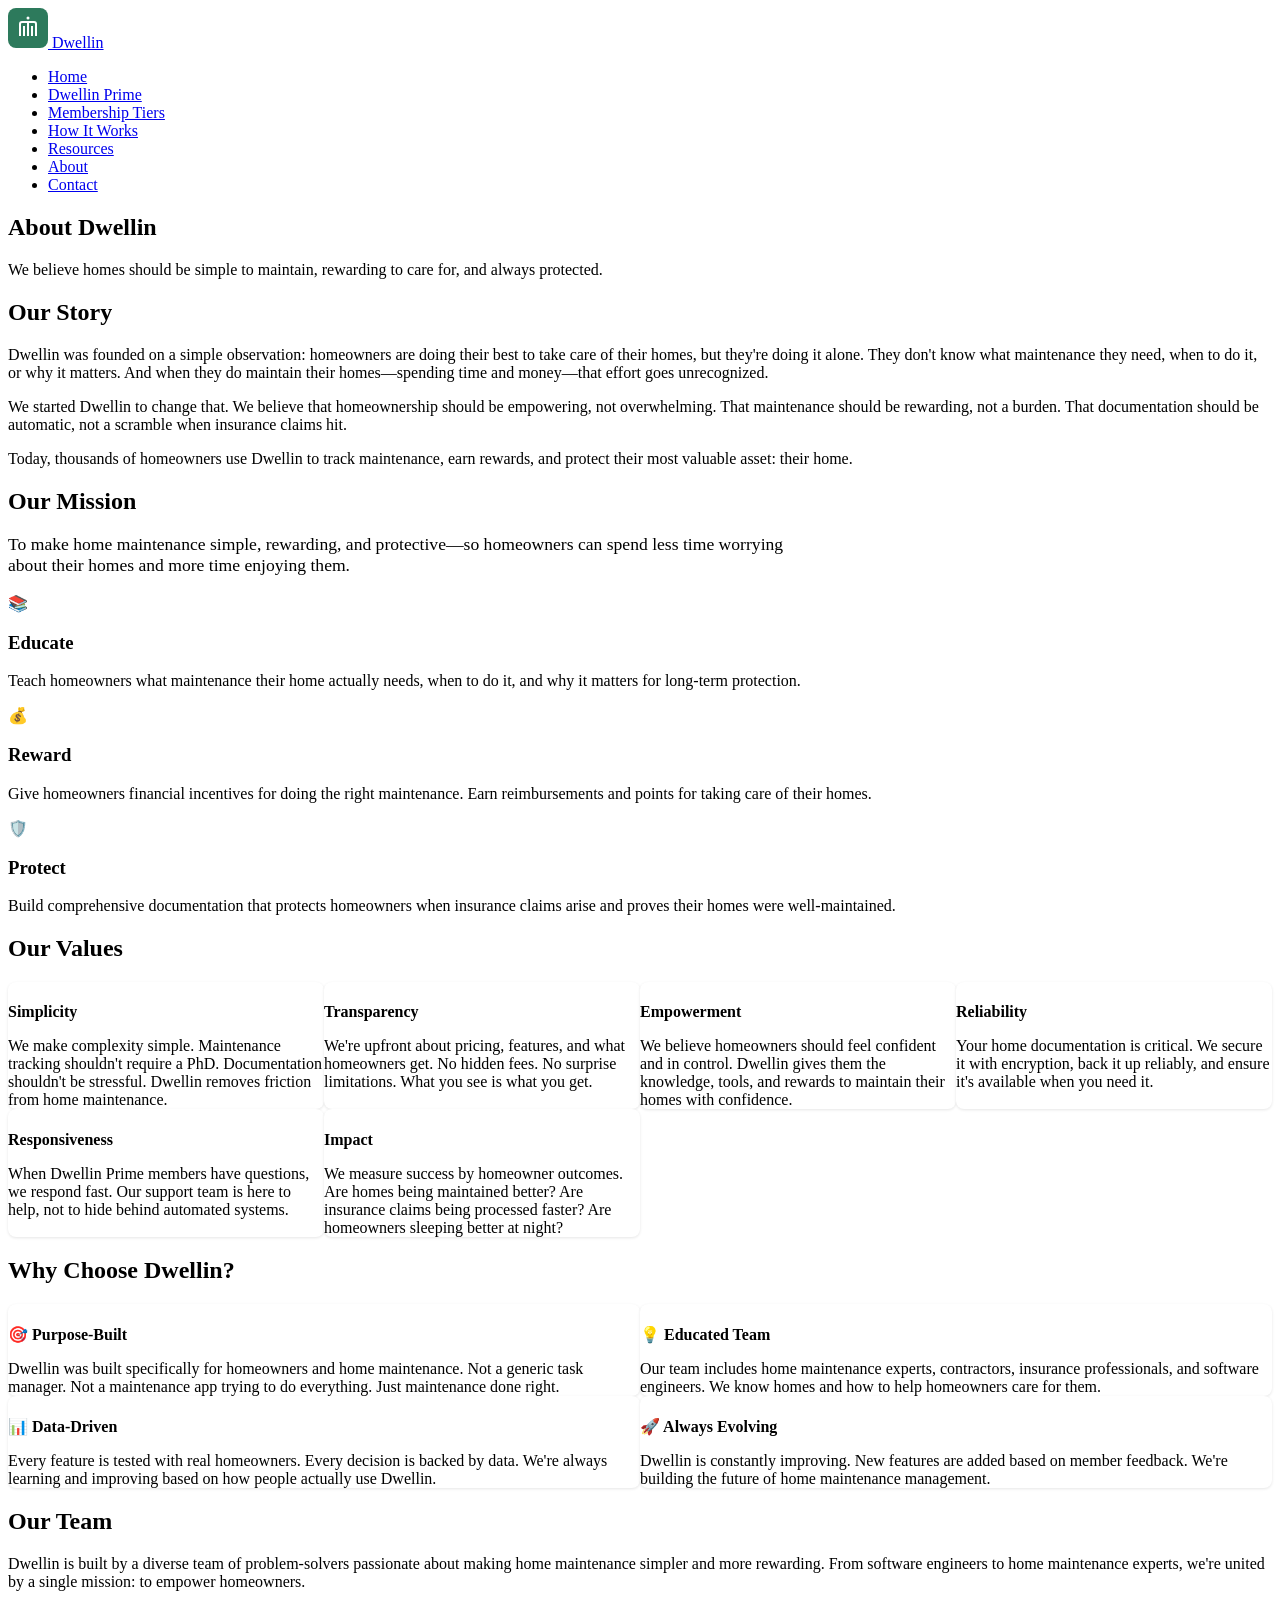
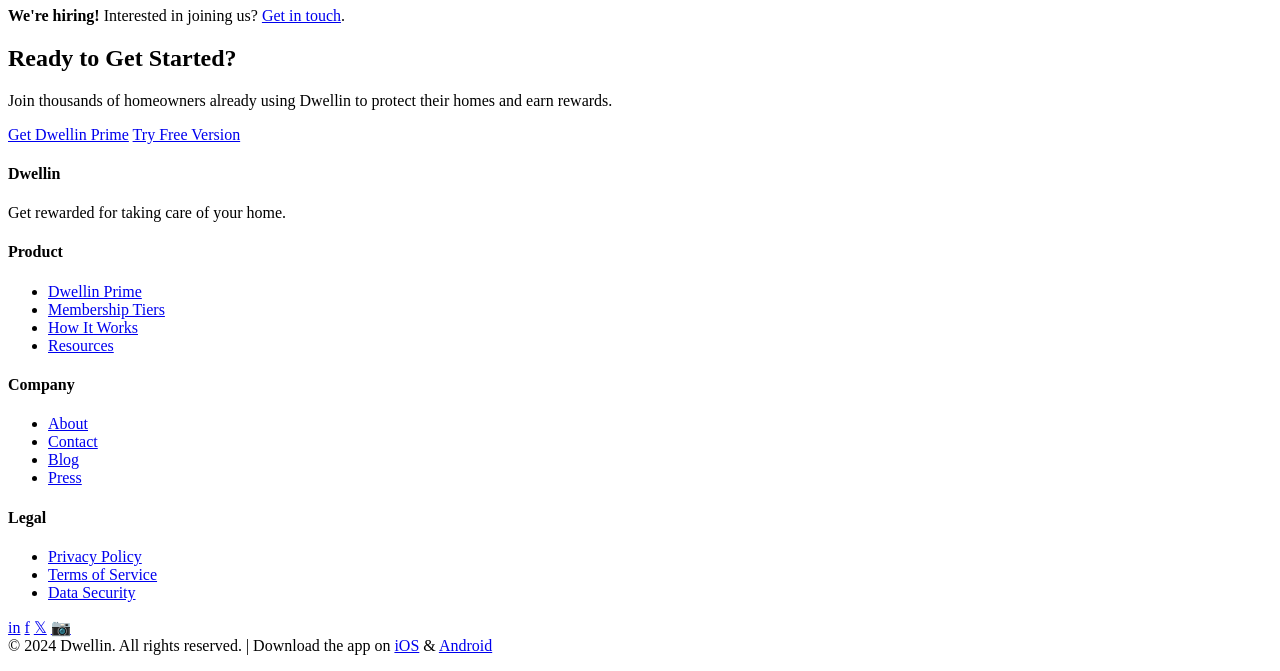
==== about.html @ 93b6f012 "Add files via upload" ====
<!DOCTYPE html>
<html lang="en">
<head>
  <meta charset="UTF-8">
  <meta name="viewport" content="width=device-width, initial-scale=1.0">
  <title>About Dwellin - Our Story & Mission</title>
  <link rel="stylesheet" href="styles-v2.css">
</head>
<body>
  <!-- NAVIGATION -->
  <header>
    <nav class="navbar">
      <a href="/" class="logo">
        <svg width="40" height="40" viewBox="0 0 40 40" fill="none" xmlns="http://www.w3.org/2000/svg">
          <rect width="40" height="40" rx="8" fill="#2d7a5c"/>
          <path d="M12 28V16C12 14.9 12.9 14 14 14H26C27.1 14 28 14.9 28 16V28" stroke="white" stroke-width="2" fill="none"/>
          <path d="M16 28V18" stroke="white" stroke-width="2" fill="none"/>
          <path d="M20 28V14" stroke="white" stroke-width="2" fill="none"/>
          <path d="M24 28V18" stroke="white" stroke-width="2" fill="none"/>
          <circle cx="20" cy="10" r="1.5" fill="white"/>
        </svg>
        Dwellin
      </a>
      <ul class="nav-links">
        <li><a href="/">Home</a></li>
        <li><a href="prime.html">Dwellin Prime</a></li>
        <li><a href="pricing.html">Membership Tiers</a></li>
        <li><a href="how-it-works.html">How It Works</a></li>
        <li><a href="resources.html">Resources</a></li>
        <li><a href="about.html">About</a></li>
        <li><a href="contact.html" class="cta-button secondary">Contact</a></li>
      </ul>
    </nav>
  </header>

  <!-- HERO SECTION -->
  <section class="hero">
    <div class="hero-content">
      <h1>About Dwellin</h1>
      <p>We believe homes should be simple to maintain, rewarding to care for, and always protected.</p>
    </div>
  </section>

  <!-- OUR STORY -->
  <section class="benefits">
    <div class="container">
      <h2>Our Story</h2>
      <p>Dwellin was founded on a simple observation: homeowners are doing their best to take care of their homes, but they're doing it alone. They don't know what maintenance they need, when to do it, or why it matters. And when they do maintain their homes—spending time and money—that effort goes unrecognized.</p>
      
      <p>We started Dwellin to change that. We believe that homeownership should be empowering, not overwhelming. That maintenance should be rewarding, not a burden. That documentation should be automatic, not a scramble when insurance claims hit.</p>
      
      <p>Today, thousands of homeowners use Dwellin to track maintenance, earn rewards, and protect their most valuable asset: their home.</p>
    </div>
  </section>

  <!-- OUR MISSION -->
  <section class="features">
    <div class="container">
      <h2>Our Mission</h2>
      <p style="font-size: 1.1rem; max-width: 800px;">To make home maintenance simple, rewarding, and protective—so homeowners can spend less time worrying about their homes and more time enjoying them.</p>
      
      <div class="benefits-grid" style="margin-top: var(--spacing-lg);">
        <div class="benefit-card">
          <div class="benefit-icon">📚</div>
          <h3>Educate</h3>
          <p>Teach homeowners what maintenance their home actually needs, when to do it, and why it matters for long-term protection.</p>
        </div>
        
        <div class="benefit-card">
          <div class="benefit-icon">💰</div>
          <h3>Reward</h3>
          <p>Give homeowners financial incentives for doing the right maintenance. Earn reimbursements and points for taking care of their homes.</p>
        </div>
        
        <div class="benefit-card">
          <div class="benefit-icon">🛡️</div>
          <h3>Protect</h3>
          <p>Build comprehensive documentation that protects homeowners when insurance claims arise and proves their homes were well-maintained.</p>
        </div>
      </div>
    </div>
  </section>

  <!-- OUR VALUES -->
  <section class="benefits">
    <div class="container">
      <h2>Our Values</h2>
      
      <div style="display: grid; grid-template-columns: repeat(auto-fit, minmax(280px, 1fr)); gap: var(--spacing-lg); margin-top: var(--spacing-lg);">
        <div style="background: white; padding: var(--spacing-lg); border-radius: 0.5rem; box-shadow: 0 1px 3px rgba(0, 0, 0, 0.1);">
          <h4 style="color: var(--primary-dark); margin-bottom: var(--spacing-md);">Simplicity</h4>
          <p style="margin-bottom: 0;">We make complexity simple. Maintenance tracking shouldn't require a PhD. Documentation shouldn't be stressful. Dwellin removes friction from home maintenance.</p>
        </div>
        
        <div style="background: white; padding: var(--spacing-lg); border-radius: 0.5rem; box-shadow: 0 1px 3px rgba(0, 0, 0, 0.1);">
          <h4 style="color: var(--primary-dark); margin-bottom: var(--spacing-md);">Transparency</h4>
          <p style="margin-bottom: 0;">We're upfront about pricing, features, and what homeowners get. No hidden fees. No surprise limitations. What you see is what you get.</p>
        </div>
        
        <div style="background: white; padding: var(--spacing-lg); border-radius: 0.5rem; box-shadow: 0 1px 3px rgba(0, 0, 0, 0.1);">
          <h4 style="color: var(--primary-dark); margin-bottom: var(--spacing-md);">Empowerment</h4>
          <p style="margin-bottom: 0;">We believe homeowners should feel confident and in control. Dwellin gives them the knowledge, tools, and rewards to maintain their homes with confidence.</p>
        </div>
        
        <div style="background: white; padding: var(--spacing-lg); border-radius: 0.5rem; box-shadow: 0 1px 3px rgba(0, 0, 0, 0.1);">
          <h4 style="color: var(--primary-dark); margin-bottom: var(--spacing-md);">Reliability</h4>
          <p style="margin-bottom: 0;">Your home documentation is critical. We secure it with encryption, back it up reliably, and ensure it's available when you need it.</p>
        </div>
        
        <div style="background: white; padding: var(--spacing-lg); border-radius: 0.5rem; box-shadow: 0 1px 3px rgba(0, 0, 0, 0.1);">
          <h4 style="color: var(--primary-dark); margin-bottom: var(--spacing-md);">Responsiveness</h4>
          <p style="margin-bottom: 0;">When Dwellin Prime members have questions, we respond fast. Our support team is here to help, not to hide behind automated systems.</p>
        </div>
        
        <div style="background: white; padding: var(--spacing-lg); border-radius: 0.5rem; box-shadow: 0 1px 3px rgba(0, 0, 0, 0.1);">
          <h4 style="color: var(--primary-dark); margin-bottom: var(--spacing-md);">Impact</h4>
          <p style="margin-bottom: 0;">We measure success by homeowner outcomes. Are homes being maintained better? Are insurance claims being processed faster? Are homeowners sleeping better at night?</p>
        </div>
      </div>
    </div>
  </section>

  <!-- WHY DWELLIN -->
  <section class="tiers">
    <div class="container">
      <h2 class="text-center">Why Choose Dwellin?</h2>
      
      <div style="display: grid; grid-template-columns: 1fr 1fr; gap: var(--spacing-lg); margin-top: var(--spacing-lg);">
        <div style="background: white; padding: var(--spacing-lg); border-radius: 0.5rem; box-shadow: 0 1px 3px rgba(0, 0, 0, 0.1);">
          <h4 style="color: var(--primary-dark); margin-bottom: var(--spacing-md);">🎯 Purpose-Built</h4>
          <p style="margin-bottom: 0;">Dwellin was built specifically for homeowners and home maintenance. Not a generic task manager. Not a maintenance app trying to do everything. Just maintenance done right.</p>
        </div>
        
        <div style="background: white; padding: var(--spacing-lg); border-radius: 0.5rem; box-shadow: 0 1px 3px rgba(0, 0, 0, 0.1);">
          <h4 style="color: var(--primary-dark); margin-bottom: var(--spacing-md);">💡 Educated Team</h4>
          <p style="margin-bottom: 0;">Our team includes home maintenance experts, contractors, insurance professionals, and software engineers. We know homes and how to help homeowners care for them.</p>
        </div>
        
        <div style="background: white; padding: var(--spacing-lg); border-radius: 0.5rem; box-shadow: 0 1px 3px rgba(0, 0, 0, 0.1);">
          <h4 style="color: var(--primary-dark); margin-bottom: var(--spacing-md);">📊 Data-Driven</h4>
          <p style="margin-bottom: 0;">Every feature is tested with real homeowners. Every decision is backed by data. We're always learning and improving based on how people actually use Dwellin.</p>
        </div>
        
        <div style="background: white; padding: var(--spacing-lg); border-radius: 0.5rem; box-shadow: 0 1px 3px rgba(0, 0, 0, 0.1);">
          <h4 style="color: var(--primary-dark); margin-bottom: var(--spacing-md);">🚀 Always Evolving</h4>
          <p style="margin-bottom: 0;">Dwellin is constantly improving. New features are added based on member feedback. We're building the future of home maintenance management.</p>
        </div>
      </div>
    </div>
  </section>

  <!-- TEAM SECTION -->
  <section class="benefits">
    <div class="container">
      <h2>Our Team</h2>
      <p>Dwellin is built by a diverse team of problem-solvers passionate about making home maintenance simpler and more rewarding. From software engineers to home maintenance experts, we're united by a single mission: to empower homeowners.</p>
      
      <p><strong>We're hiring!</strong> Interested in joining us? <a href="contact.html">Get in touch</a>.</p>
    </div>
  </section>

  <!-- CALL TO ACTION -->
  <section class="cta-section">
    <h2>Ready to Get Started?</h2>
    <p>Join thousands of homeowners already using Dwellin to protect their homes and earn rewards.</p>
    <div class="cta-buttons">
      <a href="prime.html" class="cta-button primary">Get Dwellin Prime</a>
      <a href="#" class="cta-button secondary-light">Try Free Version</a>
    </div>
  </section>

  <!-- FOOTER -->
  <footer>
    <div class="footer-content">
      <div class="footer-section">
        <h4>Dwellin</h4>
        <p>Get rewarded for taking care of your home.</p>
      </div>
      
      <div class="footer-section">
        <h4>Product</h4>
        <ul>
          <li><a href="prime.html">Dwellin Prime</a></li>
          <li><a href="pricing.html">Membership Tiers</a></li>
          <li><a href="how-it-works.html">How It Works</a></li>
          <li><a href="resources.html">Resources</a></li>
        </ul>
      </div>
      
      <div class="footer-section">
        <h4>Company</h4>
        <ul>
          <li><a href="about.html">About</a></li>
          <li><a href="contact.html">Contact</a></li>
          <li><a href="#">Blog</a></li>
          <li><a href="#">Press</a></li>
        </ul>
      </div>
      
      <div class="footer-section">
        <h4>Legal</h4>
        <ul>
          <li><a href="privacy-policy.html">Privacy Policy</a></li>
          <li><a href="terms.html">Terms of Service</a></li>
          <li><a href="security.html">Data Security</a></li>
        </ul>
      </div>
    </div>
    
    <div class="footer-bottom">
      <div class="social-links">
        <a href="https://www.linkedin.com/company/dwellinapp" title="LinkedIn">in</a>
        <a href="https://www.facebook.com/dwellinapp" title="Facebook">f</a>
        <a href="https://twitter.com/dwellinapp" title="Twitter">𝕏</a>
        <a href="https://www.instagram.com/dwellinapp" title="Instagram">📷</a>
      </div>
      <p style="margin-top: var(--spacing-lg);">&copy; 2024 Dwellin. All rights reserved. | Download the app on <a href="#">iOS</a> & <a href="#">Android</a></p>
    </div>
  </footer>
</body>
</html>
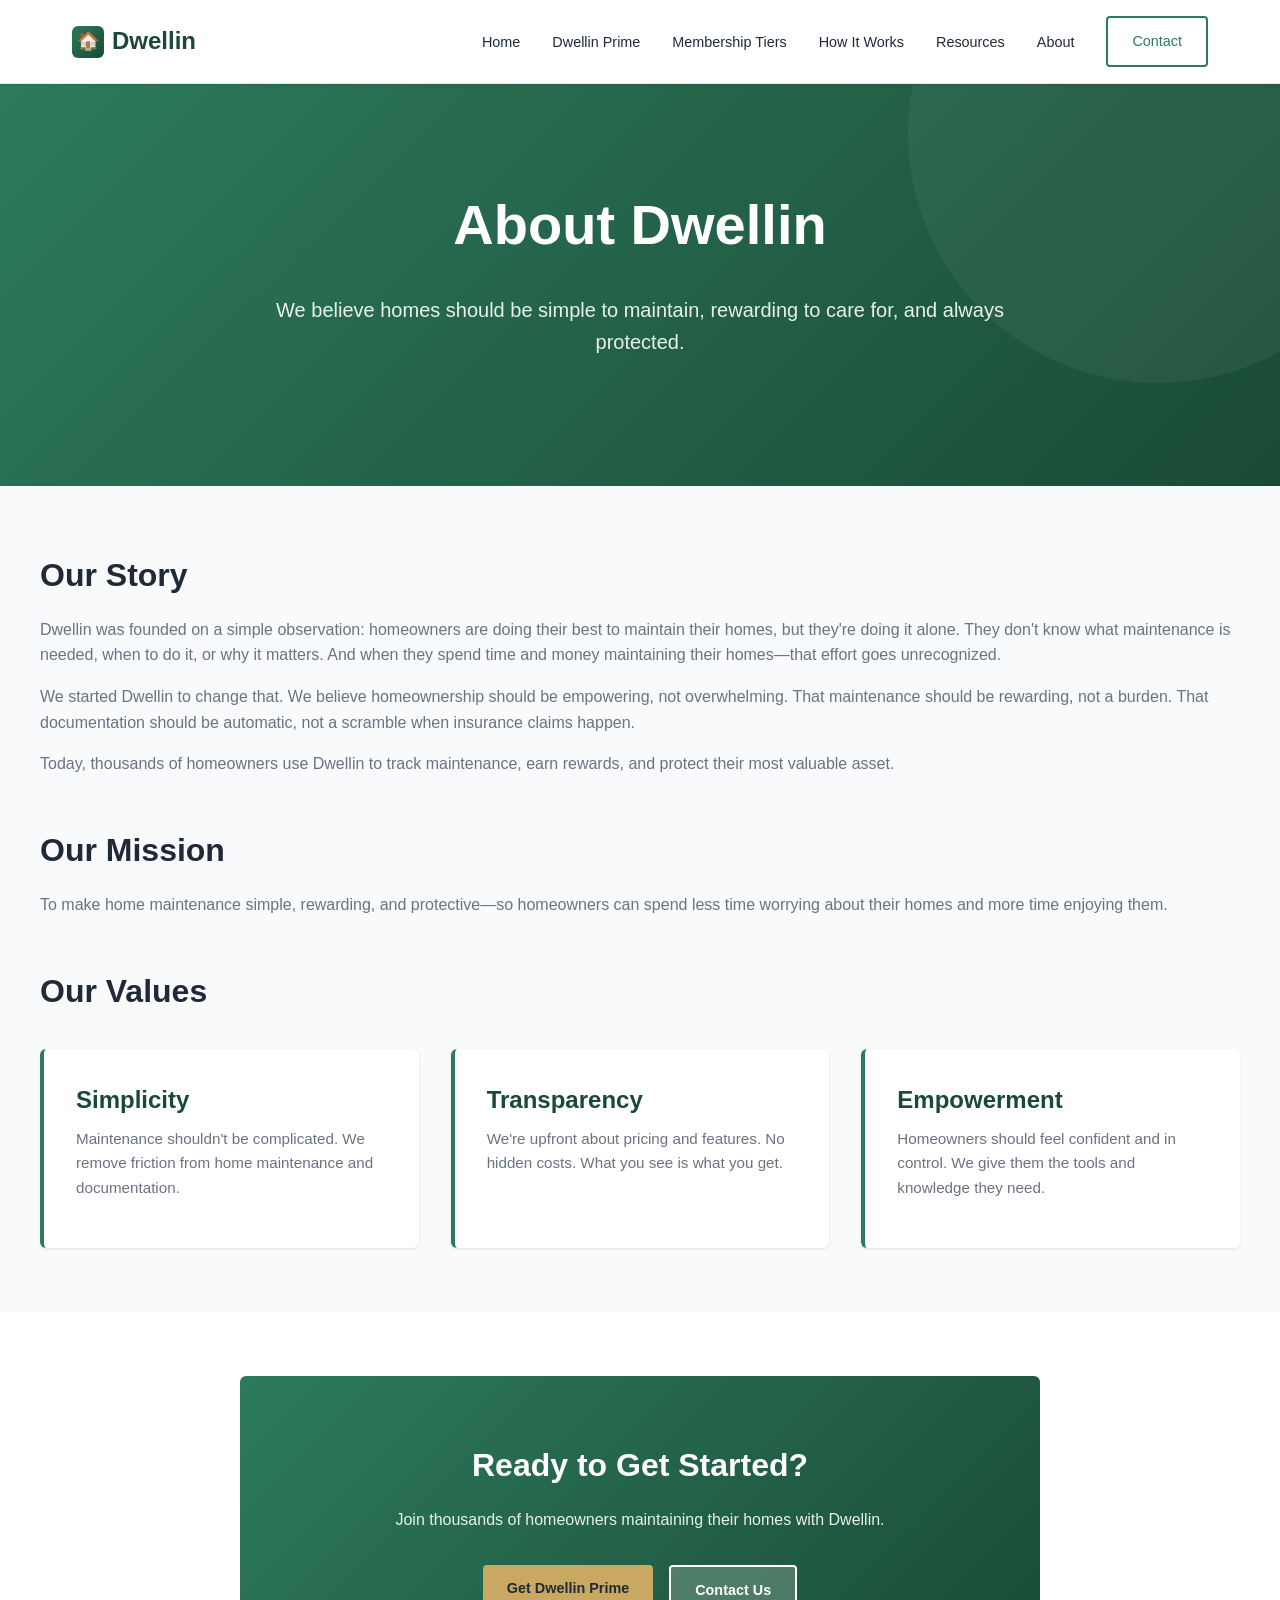
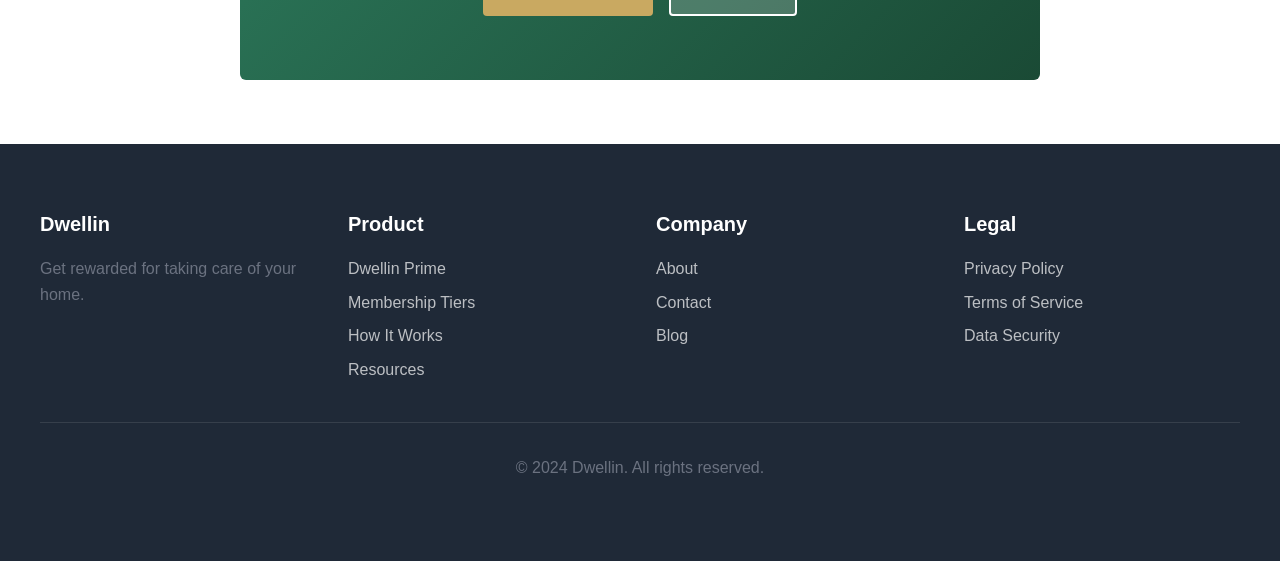
==== commit b2081ff5: "Add files via upload" ====
--- a/about.html
+++ b/about.html
@@ -3,26 +3,18 @@
 <head>
   <meta charset="UTF-8">
   <meta name="viewport" content="width=device-width, initial-scale=1.0">
-  <title>About Dwellin - Our Story & Mission</title>
-  <link rel="stylesheet" href="styles-v2.css">
+  <title>About - Dwellin</title>
+  <link rel="stylesheet" href="styles.css">
 </head>
 <body>
-  <!-- NAVIGATION -->
   <header>
     <nav class="navbar">
-      <a href="/" class="logo">
-        <svg width="40" height="40" viewBox="0 0 40 40" fill="none" xmlns="http://www.w3.org/2000/svg">
-          <rect width="40" height="40" rx="8" fill="#2d7a5c"/>
-          <path d="M12 28V16C12 14.9 12.9 14 14 14H26C27.1 14 28 14.9 28 16V28" stroke="white" stroke-width="2" fill="none"/>
-          <path d="M16 28V18" stroke="white" stroke-width="2" fill="none"/>
-          <path d="M20 28V14" stroke="white" stroke-width="2" fill="none"/>
-          <path d="M24 28V18" stroke="white" stroke-width="2" fill="none"/>
-          <circle cx="20" cy="10" r="1.5" fill="white"/>
-        </svg>
-        Dwellin
+      <a href="index.html" class="logo">
+        <span class="logo-icon">🏠</span>
+        <span>Dwellin</span>
       </a>
       <ul class="nav-links">
-        <li><a href="/">Home</a></li>
+        <li><a href="index.html">Home</a></li>
         <li><a href="prime.html">Dwellin Prime</a></li>
         <li><a href="pricing.html">Membership Tiers</a></li>
         <li><a href="how-it-works.html">How It Works</a></li>
@@ -33,7 +25,6 @@
     </nav>
   </header>
 
-  <!-- HERO SECTION -->
   <section class="hero">
     <div class="hero-content">
       <h1>About Dwellin</h1>
@@ -41,142 +32,53 @@
     </div>
   </section>
 
-  <!-- OUR STORY -->
   <section class="benefits">
     <div class="container">
       <h2>Our Story</h2>
-      <p>Dwellin was founded on a simple observation: homeowners are doing their best to take care of their homes, but they're doing it alone. They don't know what maintenance they need, when to do it, or why it matters. And when they do maintain their homes—spending time and money—that effort goes unrecognized.</p>
+      <p>Dwellin was founded on a simple observation: homeowners are doing their best to maintain their homes, but they're doing it alone. They don't know what maintenance is needed, when to do it, or why it matters. And when they spend time and money maintaining their homes—that effort goes unrecognized.</p>
       
-      <p>We started Dwellin to change that. We believe that homeownership should be empowering, not overwhelming. That maintenance should be rewarding, not a burden. That documentation should be automatic, not a scramble when insurance claims hit.</p>
+      <p>We started Dwellin to change that. We believe homeownership should be empowering, not overwhelming. That maintenance should be rewarding, not a burden. That documentation should be automatic, not a scramble when insurance claims happen.</p>
       
-      <p>Today, thousands of homeowners use Dwellin to track maintenance, earn rewards, and protect their most valuable asset: their home.</p>
-    </div>
-  </section>
-
-  <!-- OUR MISSION -->
-  <section class="features">
-    <div class="container">
-      <h2>Our Mission</h2>
-      <p style="font-size: 1.1rem; max-width: 800px;">To make home maintenance simple, rewarding, and protective—so homeowners can spend less time worrying about their homes and more time enjoying them.</p>
+      <p>Today, thousands of homeowners use Dwellin to track maintenance, earn rewards, and protect their most valuable asset.</p>
       
-      <div class="benefits-grid" style="margin-top: var(--spacing-lg);">
+      <h2 style="margin-top: 3rem;">Our Mission</h2>
+      <p>To make home maintenance simple, rewarding, and protective—so homeowners can spend less time worrying about their homes and more time enjoying them.</p>
+      
+      <h2 style="margin-top: 3rem;">Our Values</h2>
+      <div class="benefits-grid" style="margin-top: 2rem;">
         <div class="benefit-card">
-          <div class="benefit-icon">📚</div>
-          <h3>Educate</h3>
-          <p>Teach homeowners what maintenance their home actually needs, when to do it, and why it matters for long-term protection.</p>
+          <h3>Simplicity</h3>
+          <p>Maintenance shouldn't be complicated. We remove friction from home maintenance and documentation.</p>
         </div>
         
         <div class="benefit-card">
-          <div class="benefit-icon">💰</div>
-          <h3>Reward</h3>
-          <p>Give homeowners financial incentives for doing the right maintenance. Earn reimbursements and points for taking care of their homes.</p>
+          <h3>Transparency</h3>
+          <p>We're upfront about pricing and features. No hidden costs. What you see is what you get.</p>
         </div>
         
         <div class="benefit-card">
-          <div class="benefit-icon">🛡️</div>
-          <h3>Protect</h3>
-          <p>Build comprehensive documentation that protects homeowners when insurance claims arise and proves their homes were well-maintained.</p>
+          <h3>Empowerment</h3>
+          <p>Homeowners should feel confident and in control. We give them the tools and knowledge they need.</p>
         </div>
       </div>
     </div>
   </section>
 
-  <!-- OUR VALUES -->
-  <section class="benefits">
-    <div class="container">
-      <h2>Our Values</h2>
-      
-      <div style="display: grid; grid-template-columns: repeat(auto-fit, minmax(280px, 1fr)); gap: var(--spacing-lg); margin-top: var(--spacing-lg);">
-        <div style="background: white; padding: var(--spacing-lg); border-radius: 0.5rem; box-shadow: 0 1px 3px rgba(0, 0, 0, 0.1);">
-          <h4 style="color: var(--primary-dark); margin-bottom: var(--spacing-md);">Simplicity</h4>
-          <p style="margin-bottom: 0;">We make complexity simple. Maintenance tracking shouldn't require a PhD. Documentation shouldn't be stressful. Dwellin removes friction from home maintenance.</p>
-        </div>
-        
-        <div style="background: white; padding: var(--spacing-lg); border-radius: 0.5rem; box-shadow: 0 1px 3px rgba(0, 0, 0, 0.1);">
-          <h4 style="color: var(--primary-dark); margin-bottom: var(--spacing-md);">Transparency</h4>
-          <p style="margin-bottom: 0;">We're upfront about pricing, features, and what homeowners get. No hidden fees. No surprise limitations. What you see is what you get.</p>
-        </div>
-        
-        <div style="background: white; padding: var(--spacing-lg); border-radius: 0.5rem; box-shadow: 0 1px 3px rgba(0, 0, 0, 0.1);">
-          <h4 style="color: var(--primary-dark); margin-bottom: var(--spacing-md);">Empowerment</h4>
-          <p style="margin-bottom: 0;">We believe homeowners should feel confident and in control. Dwellin gives them the knowledge, tools, and rewards to maintain their homes with confidence.</p>
-        </div>
-        
-        <div style="background: white; padding: var(--spacing-lg); border-radius: 0.5rem; box-shadow: 0 1px 3px rgba(0, 0, 0, 0.1);">
-          <h4 style="color: var(--primary-dark); margin-bottom: var(--spacing-md);">Reliability</h4>
-          <p style="margin-bottom: 0;">Your home documentation is critical. We secure it with encryption, back it up reliably, and ensure it's available when you need it.</p>
-        </div>
-        
-        <div style="background: white; padding: var(--spacing-lg); border-radius: 0.5rem; box-shadow: 0 1px 3px rgba(0, 0, 0, 0.1);">
-          <h4 style="color: var(--primary-dark); margin-bottom: var(--spacing-md);">Responsiveness</h4>
-          <p style="margin-bottom: 0;">When Dwellin Prime members have questions, we respond fast. Our support team is here to help, not to hide behind automated systems.</p>
-        </div>
-        
-        <div style="background: white; padding: var(--spacing-lg); border-radius: 0.5rem; box-shadow: 0 1px 3px rgba(0, 0, 0, 0.1);">
-          <h4 style="color: var(--primary-dark); margin-bottom: var(--spacing-md);">Impact</h4>
-          <p style="margin-bottom: 0;">We measure success by homeowner outcomes. Are homes being maintained better? Are insurance claims being processed faster? Are homeowners sleeping better at night?</p>
-        </div>
-      </div>
+  <section class="cta-section">
+    <h2>Ready to Get Started?</h2>
+    <p>Join thousands of homeowners maintaining their homes with Dwellin.</p>
+    <div class="cta-buttons">
+      <a href="prime.html" class="cta-button primary">Get Dwellin Prime</a>
+      <a href="contact.html" class="cta-button secondary-light">Contact Us</a>
     </div>
   </section>
 
-  <!-- WHY DWELLIN -->
-  <section class="tiers">
-    <div class="container">
-      <h2 class="text-center">Why Choose Dwellin?</h2>
-      
-      <div style="display: grid; grid-template-columns: 1fr 1fr; gap: var(--spacing-lg); margin-top: var(--spacing-lg);">
-        <div style="background: white; padding: var(--spacing-lg); border-radius: 0.5rem; box-shadow: 0 1px 3px rgba(0, 0, 0, 0.1);">
-          <h4 style="color: var(--primary-dark); margin-bottom: var(--spacing-md);">🎯 Purpose-Built</h4>
-          <p style="margin-bottom: 0;">Dwellin was built specifically for homeowners and home maintenance. Not a generic task manager. Not a maintenance app trying to do everything. Just maintenance done right.</p>
-        </div>
-        
-        <div style="background: white; padding: var(--spacing-lg); border-radius: 0.5rem; box-shadow: 0 1px 3px rgba(0, 0, 0, 0.1);">
-          <h4 style="color: var(--primary-dark); margin-bottom: var(--spacing-md);">💡 Educated Team</h4>
-          <p style="margin-bottom: 0;">Our team includes home maintenance experts, contractors, insurance professionals, and software engineers. We know homes and how to help homeowners care for them.</p>
-        </div>
-        
-        <div style="background: white; padding: var(--spacing-lg); border-radius: 0.5rem; box-shadow: 0 1px 3px rgba(0, 0, 0, 0.1);">
-          <h4 style="color: var(--primary-dark); margin-bottom: var(--spacing-md);">📊 Data-Driven</h4>
-          <p style="margin-bottom: 0;">Every feature is tested with real homeowners. Every decision is backed by data. We're always learning and improving based on how people actually use Dwellin.</p>
-        </div>
-        
-        <div style="background: white; padding: var(--spacing-lg); border-radius: 0.5rem; box-shadow: 0 1px 3px rgba(0, 0, 0, 0.1);">
-          <h4 style="color: var(--primary-dark); margin-bottom: var(--spacing-md);">🚀 Always Evolving</h4>
-          <p style="margin-bottom: 0;">Dwellin is constantly improving. New features are added based on member feedback. We're building the future of home maintenance management.</p>
-        </div>
-      </div>
-    </div>
-  </section>
-
-  <!-- TEAM SECTION -->
-  <section class="benefits">
-    <div class="container">
-      <h2>Our Team</h2>
-      <p>Dwellin is built by a diverse team of problem-solvers passionate about making home maintenance simpler and more rewarding. From software engineers to home maintenance experts, we're united by a single mission: to empower homeowners.</p>
-      
-      <p><strong>We're hiring!</strong> Interested in joining us? <a href="contact.html">Get in touch</a>.</p>
-    </div>
-  </section>
-
-  <!-- CALL TO ACTION -->
-  <section class="cta-section">
-    <h2>Ready to Get Started?</h2>
-    <p>Join thousands of homeowners already using Dwellin to protect their homes and earn rewards.</p>
-    <div class="cta-buttons">
-      <a href="prime.html" class="cta-button primary">Get Dwellin Prime</a>
-      <a href="#" class="cta-button secondary-light">Try Free Version</a>
-    </div>
-  </section>
-
-  <!-- FOOTER -->
   <footer>
     <div class="footer-content">
       <div class="footer-section">
         <h4>Dwellin</h4>
         <p>Get rewarded for taking care of your home.</p>
       </div>
-      
       <div class="footer-section">
         <h4>Product</h4>
         <ul>
@@ -186,17 +88,14 @@
           <li><a href="resources.html">Resources</a></li>
         </ul>
       </div>
-      
       <div class="footer-section">
         <h4>Company</h4>
         <ul>
           <li><a href="about.html">About</a></li>
           <li><a href="contact.html">Contact</a></li>
           <li><a href="#">Blog</a></li>
-          <li><a href="#">Press</a></li>
         </ul>
       </div>
-      
       <div class="footer-section">
         <h4>Legal</h4>
         <ul>
@@ -206,15 +105,8 @@
         </ul>
       </div>
     </div>
-    
     <div class="footer-bottom">
-      <div class="social-links">
-        <a href="https://www.linkedin.com/company/dwellinapp" title="LinkedIn">in</a>
-        <a href="https://www.facebook.com/dwellinapp" title="Facebook">f</a>
-        <a href="https://twitter.com/dwellinapp" title="Twitter">𝕏</a>
-        <a href="https://www.instagram.com/dwellinapp" title="Instagram">📷</a>
-      </div>
-      <p style="margin-top: var(--spacing-lg);">&copy; 2024 Dwellin. All rights reserved. | Download the app on <a href="#">iOS</a> & <a href="#">Android</a></p>
+      <p>&copy; 2024 Dwellin. All rights reserved.</p>
     </div>
   </footer>
 </body>
--- a/styles.css
+++ b/styles.css
@@ -0,0 +1,746 @@
+/* ============================================
+   DWELLIN WEBSITE - MAIN STYLESHEET
+   Production Ready - No External Dependencies
+   ============================================ */
+
+* {
+  margin: 0;
+  padding: 0;
+  box-sizing: border-box;
+}
+
+:root {
+  --primary-green: #2d7a5c;
+  --primary-dark: #1a4a35;
+  --accent-gold: #c9a961;
+  --text-dark: #1f2937;
+  --text-light: #6b7280;
+  --bg-light: #f9fafb;
+  --bg-white: #ffffff;
+  --border-light: #e5e7eb;
+  --success: #10b981;
+}
+
+html, body {
+  font-family: -apple-system, BlinkMacSystemFont, 'Segoe UI', Roboto, sans-serif;
+  color: var(--text-dark);
+  background-color: var(--bg-white);
+  line-height: 1.6;
+}
+
+h1 { font-size: 3rem; margin-bottom: 1.5rem; font-weight: 700; }
+h2 { font-size: 2rem; margin-bottom: 1rem; font-weight: 700; }
+h3 { font-size: 1.5rem; margin-bottom: 0.5rem; font-weight: 700; }
+h4 { font-size: 1.25rem; margin-bottom: 0.5rem; font-weight: 700; }
+
+p { color: var(--text-light); margin-bottom: 1rem; }
+
+a {
+  color: var(--primary-green);
+  text-decoration: none;
+  transition: all 0.3s ease;
+}
+
+a:hover { color: var(--primary-dark); }
+
+/* NAVIGATION */
+header {
+  background: var(--bg-white);
+  border-bottom: 1px solid var(--border-light);
+  position: sticky;
+  top: 0;
+  z-index: 100;
+  box-shadow: 0 1px 3px rgba(0, 0, 0, 0.1);
+}
+
+.navbar {
+  display: flex;
+  justify-content: space-between;
+  align-items: center;
+  padding: 1rem 2rem;
+  max-width: 1200px;
+  margin: 0 auto;
+}
+
+.logo {
+  font-size: 1.5rem;
+  font-weight: 700;
+  color: var(--primary-dark);
+  text-decoration: none;
+  display: flex;
+  align-items: center;
+  gap: 0.5rem;
+}
+
+.logo-icon {
+  width: 32px;
+  height: 32px;
+  background: linear-gradient(135deg, var(--primary-green) 0%, var(--primary-dark) 100%);
+  border-radius: 6px;
+  display: flex;
+  align-items: center;
+  justify-content: center;
+  color: white;
+  font-weight: 700;
+  font-size: 18px;
+}
+
+.logo:hover { color: var(--primary-green); }
+
+.nav-links {
+  display: flex;
+  list-style: none;
+  gap: 2rem;
+  align-items: center;
+}
+
+.nav-links a {
+  color: var(--text-dark);
+  font-weight: 500;
+  font-size: 0.9rem;
+}
+
+.nav-links a:hover { color: var(--primary-green); }
+
+.cta-button {
+  padding: 0.75rem 1.5rem;
+  background: var(--primary-green);
+  color: white;
+  border: none;
+  border-radius: 4px;
+  cursor: pointer;
+  font-weight: 600;
+  transition: all 0.3s ease;
+  text-decoration: none;
+  display: inline-block;
+  font-size: 0.9rem;
+}
+
+.cta-button:hover {
+  background: var(--primary-dark);
+  transform: translateY(-2px);
+}
+
+.cta-button.secondary {
+  background: transparent;
+  color: var(--primary-green);
+  border: 2px solid var(--primary-green);
+}
+
+.cta-button.secondary:hover {
+  background: var(--primary-green);
+  color: white;
+}
+
+.cta-button.primary {
+  background: var(--accent-gold);
+  color: var(--text-dark);
+}
+
+.cta-button.primary:hover {
+  background: #b8941a;
+}
+
+.cta-button.secondary-light {
+  background: rgba(255, 255, 255, 0.2);
+  color: white;
+  border: 2px solid white;
+}
+
+.cta-button.secondary-light:hover {
+  background: rgba(255, 255, 255, 0.3);
+}
+
+/* HERO */
+.hero {
+  background: linear-gradient(135deg, var(--primary-green) 0%, var(--primary-dark) 100%);
+  color: white;
+  padding: 6rem 2rem;
+  text-align: center;
+  position: relative;
+  overflow: hidden;
+}
+
+.hero::before {
+  content: '';
+  position: absolute;
+  top: -50%;
+  right: -10%;
+  width: 500px;
+  height: 500px;
+  background: rgba(255, 255, 255, 0.05);
+  border-radius: 50%;
+  z-index: 0;
+}
+
+.hero-content {
+  max-width: 800px;
+  margin: 0 auto;
+  position: relative;
+  z-index: 1;
+}
+
+.hero h1 {
+  color: white;
+  margin-bottom: 1.5rem;
+  font-size: 3.5rem;
+}
+
+.hero p {
+  color: rgba(255, 255, 255, 0.9);
+  font-size: 1.25rem;
+  margin-bottom: 2rem;
+}
+
+.hero-buttons {
+  display: flex;
+  gap: 1rem;
+  justify-content: center;
+  flex-wrap: wrap;
+}
+
+/* CREDIBILITY */
+.credibility {
+  padding: 2rem;
+  background: white;
+  text-align: center;
+  border-bottom: 1px solid var(--border-light);
+}
+
+.credibility-text {
+  color: var(--text-light);
+  font-size: 0.9rem;
+  margin-bottom: 1.5rem;
+}
+
+.credibility-logos {
+  display: flex;
+  justify-content: center;
+  align-items: center;
+  gap: 2rem;
+  flex-wrap: wrap;
+}
+
+.credibility-logo {
+  font-weight: 600;
+  color: var(--text-light);
+  padding: 0 1.5rem;
+  border-right: 1px solid var(--border-light);
+  font-size: 0.85rem;
+}
+
+.credibility-logo:last-child {
+  border-right: none;
+}
+
+/* SECTIONS */
+.benefits {
+  padding: 4rem 2rem;
+  background: var(--bg-light);
+}
+
+.container {
+  max-width: 1200px;
+  margin: 0 auto;
+}
+
+.benefits-grid {
+  display: grid;
+  grid-template-columns: repeat(auto-fit, minmax(280px, 1fr));
+  gap: 2rem;
+  margin-top: 2rem;
+}
+
+.benefit-card {
+  background: white;
+  padding: 2rem;
+  border-radius: 6px;
+  border-left: 4px solid var(--primary-green);
+  box-shadow: 0 1px 3px rgba(0, 0, 0, 0.1);
+  transition: all 0.3s ease;
+}
+
+.benefit-card:hover {
+  box-shadow: 0 10px 25px rgba(0, 0, 0, 0.1);
+  transform: translateY(-5px);
+}
+
+.benefit-icon {
+  font-size: 2.5rem;
+  margin-bottom: 1rem;
+}
+
+.benefit-card h3 {
+  color: var(--primary-dark);
+  margin-bottom: 0.5rem;
+}
+
+.benefit-card p {
+  margin-bottom: 1rem;
+  font-size: 0.95rem;
+}
+
+/* TIERS */
+.tiers {
+  padding: 4rem 2rem;
+  background: white;
+}
+
+.tier-title {
+  text-align: center;
+  margin-bottom: 2rem;
+}
+
+.tiers-grid {
+  display: grid;
+  grid-template-columns: repeat(auto-fit, minmax(300px, 1fr));
+  gap: 2rem;
+  margin-top: 2rem;
+}
+
+.tier-card {
+  border: 2px solid var(--border-light);
+  border-radius: 6px;
+  padding: 2rem;
+  text-align: center;
+  background: var(--bg-light);
+  transition: all 0.3s ease;
+  position: relative;
+}
+
+.tier-card.premium {
+  border: 3px solid var(--accent-gold);
+  background: linear-gradient(135deg, rgba(201, 169, 97, 0.05) 0%, rgba(201, 169, 97, 0.02) 100%);
+  transform: scale(1.05);
+  box-shadow: 0 20px 40px rgba(201, 169, 97, 0.15);
+}
+
+.tier-badge {
+  position: absolute;
+  top: -15px;
+  left: 50%;
+  transform: translateX(-50%);
+  background: var(--accent-gold);
+  color: var(--text-dark);
+  padding: 0.4rem 1.2rem;
+  border-radius: 20px;
+  font-size: 0.75rem;
+  font-weight: 600;
+}
+
+.tier-name {
+  font-size: 1.5rem;
+  color: var(--text-dark);
+  margin-top: 0.5rem;
+  margin-bottom: 0.5rem;
+}
+
+.tier-price {
+  font-size: 2.5rem;
+  color: var(--primary-green);
+  font-weight: 700;
+  margin-bottom: 0.5rem;
+}
+
+.tier-price-label {
+  font-size: 0.9rem;
+  color: var(--text-light);
+  margin-bottom: 2rem;
+}
+
+.tier-features {
+  text-align: left;
+  margin: 2rem 0;
+}
+
+.tier-feature {
+  padding: 0.6rem 0;
+  border-bottom: 1px solid var(--border-light);
+  font-size: 0.9rem;
+  color: var(--text-dark);
+}
+
+.tier-feature:last-child {
+  border-bottom: none;
+}
+
+.tier-feature.included {
+  color: var(--success);
+  font-weight: 500;
+}
+
+.tier-feature.excluded {
+  color: var(--text-light);
+  opacity: 0.6;
+}
+
+.tier-cta {
+  margin-top: 2rem;
+  width: 100%;
+}
+
+/* FEATURES */
+.features {
+  padding: 4rem 2rem;
+  background: var(--bg-light);
+}
+
+.features-grid {
+  display: grid;
+  grid-template-columns: 1fr 1fr;
+  gap: 2rem;
+  margin-top: 2rem;
+}
+
+.feature-item {
+  background: white;
+  padding: 2rem;
+  border-radius: 6px;
+  box-shadow: 0 1px 3px rgba(0, 0, 0, 0.1);
+}
+
+.feature-number {
+  display: inline-block;
+  width: 40px;
+  height: 40px;
+  background: var(--primary-green);
+  color: white;
+  border-radius: 50%;
+  text-align: center;
+  line-height: 40px;
+  font-weight: 700;
+  margin-bottom: 1rem;
+}
+
+.feature-item h4 {
+  color: var(--primary-dark);
+  margin-bottom: 0.5rem;
+}
+
+/* TESTIMONIALS */
+.testimonials {
+  padding: 4rem 2rem;
+  background: white;
+}
+
+.testimonials-grid {
+  display: grid;
+  grid-template-columns: repeat(auto-fit, minmax(280px, 1fr));
+  gap: 2rem;
+  margin-top: 2rem;
+}
+
+.testimonial-card {
+  background: var(--bg-light);
+  padding: 2rem;
+  border-radius: 6px;
+  border-left: 4px solid var(--accent-gold);
+}
+
+.testimonial-quote {
+  font-style: italic;
+  color: var(--text-dark);
+  margin-bottom: 1.5rem;
+  font-size: 0.95rem;
+}
+
+.testimonial-author {
+  font-weight: 600;
+  color: var(--primary-dark);
+  font-size: 0.9rem;
+}
+
+.testimonial-role {
+  color: var(--text-light);
+  font-size: 0.85rem;
+}
+
+/* FORMS */
+.form-group {
+  margin-bottom: 1.5rem;
+}
+
+.form-group label {
+  display: block;
+  margin-bottom: 0.5rem;
+  font-weight: 600;
+  color: var(--text-dark);
+}
+
+.form-group input,
+.form-group textarea {
+  width: 100%;
+  padding: 0.75rem;
+  border: 1px solid var(--border-light);
+  border-radius: 4px;
+  font-family: inherit;
+  font-size: 1rem;
+  transition: all 0.3s ease;
+}
+
+.form-group input:focus,
+.form-group textarea:focus {
+  outline: none;
+  border-color: var(--primary-green);
+  box-shadow: 0 0 0 3px rgba(45, 122, 92, 0.1);
+}
+
+.form-group textarea {
+  resize: vertical;
+  min-height: 150px;
+}
+
+.form-submit {
+  width: 100%;
+}
+
+/* CTA SECTION */
+.cta-section {
+  background: linear-gradient(135deg, var(--primary-green) 0%, var(--primary-dark) 100%);
+  color: white;
+  padding: 4rem 2rem;
+  text-align: center;
+  border-radius: 6px;
+  margin: 4rem auto;
+  max-width: 800px;
+}
+
+.cta-section h2 {
+  color: white;
+  margin-bottom: 1rem;
+}
+
+.cta-section p {
+  color: rgba(255, 255, 255, 0.9);
+  margin-bottom: 2rem;
+}
+
+.cta-buttons {
+  display: flex;
+  gap: 1rem;
+  justify-content: center;
+  flex-wrap: wrap;
+}
+
+/* TABLES */
+.comparison-table {
+  width: 100%;
+  border-collapse: collapse;
+  margin: 2rem 0;
+  background: white;
+  border-radius: 6px;
+  overflow: hidden;
+  box-shadow: 0 1px 3px rgba(0, 0, 0, 0.1);
+}
+
+.comparison-table th {
+  background: var(--primary-green);
+  color: white;
+  padding: 1.5rem;
+  text-align: left;
+  font-weight: 600;
+}
+
+.comparison-table td {
+  padding: 1.5rem;
+  border-bottom: 1px solid var(--border-light);
+}
+
+.comparison-table tr:last-child td {
+  border-bottom: none;
+}
+
+.comparison-table tr:nth-child(even) {
+  background: var(--bg-light);
+}
+
+.comparison-table .feature-name {
+  font-weight: 600;
+  color: var(--text-dark);
+}
+
+/* FOOTER */
+footer {
+  background: var(--text-dark);
+  color: white;
+  padding: 4rem 2rem;
+  margin-top: 4rem;
+}
+
+.footer-content {
+  max-width: 1200px;
+  margin: 0 auto;
+  display: grid;
+  grid-template-columns: repeat(auto-fit, minmax(200px, 1fr));
+  gap: 2rem;
+  margin-bottom: 2rem;
+}
+
+.footer-section h4 {
+  color: white;
+  margin-bottom: 1rem;
+}
+
+.footer-section ul {
+  list-style: none;
+}
+
+.footer-section ul li {
+  margin-bottom: 0.5rem;
+}
+
+.footer-section a {
+  color: rgba(255, 255, 255, 0.7);
+  transition: all 0.3s ease;
+}
+
+.footer-section a:hover {
+  color: white;
+}
+
+.footer-bottom {
+  text-align: center;
+  border-top: 1px solid rgba(255, 255, 255, 0.1);
+  padding-top: 2rem;
+  color: rgba(255, 255, 255, 0.7);
+  max-width: 1200px;
+  margin: 0 auto;
+}
+
+.social-links {
+  display: flex;
+  justify-content: center;
+  gap: 1rem;
+  margin-top: 1rem;
+}
+
+.social-links a {
+  display: inline-flex;
+  align-items: center;
+  justify-content: center;
+  width: 40px;
+  height: 40px;
+  background: rgba(255, 255, 255, 0.1);
+  border-radius: 50%;
+  transition: all 0.3s ease;
+  color: white;
+  font-weight: 600;
+}
+
+.social-links a:hover {
+  background: rgba(255, 255, 255, 0.2);
+}
+
+/* UTILITIES */
+.text-center { text-align: center; }
+.text-muted { color: var(--text-light); }
+.mt-lg { margin-top: 2rem; }
+.mb-lg { margin-bottom: 2rem; }
+
+.legal-content {
+  max-width: 900px;
+  margin: 0 auto;
+  padding: 4rem 2rem;
+}
+
+.legal-content h2 {
+  color: var(--primary-dark);
+  margin-top: 2rem;
+  margin-bottom: 1.5rem;
+}
+
+.legal-content h3 {
+  color: var(--primary-dark);
+  margin-top: 1.5rem;
+  margin-bottom: 1rem;
+}
+
+.legal-content p {
+  line-height: 1.8;
+  margin-bottom: 1rem;
+}
+
+.legal-content ul {
+  margin-left: 2rem;
+  margin-bottom: 1rem;
+}
+
+.legal-content ul li {
+  margin-bottom: 0.5rem;
+  color: var(--text-light);
+}
+
+/* RESPONSIVE */
+@media (max-width: 768px) {
+  h1 { font-size: 2rem; }
+  h2 { font-size: 1.5rem; }
+  
+  .hero h1 { font-size: 2rem; }
+  
+  .navbar {
+    flex-direction: column;
+    gap: 1rem;
+  }
+  
+  .nav-links {
+    flex-wrap: wrap;
+    justify-content: center;
+    gap: 1rem;
+  }
+  
+  .hero {
+    padding: 3rem 1.5rem;
+  }
+  
+  .features-grid {
+    grid-template-columns: 1fr;
+  }
+  
+  .tier-card.premium {
+    transform: scale(1);
+  }
+  
+  .hero-buttons {
+    flex-direction: column;
+  }
+  
+  .cta-buttons {
+    flex-direction: column;
+  }
+  
+  .cta-button {
+    width: 100%;
+  }
+}
+
+@media (max-width: 480px) {
+  h1 { font-size: 1.5rem; }
+  h2 { font-size: 1.25rem; }
+  
+  .hero h1 { font-size: 1.5rem; }
+  .hero { padding: 2rem 1rem; }
+  
+  .nav-links { gap: 0.5rem; font-size: 0.8rem; }
+  
+  .benefits-grid,
+  .tiers-grid,
+  .testimonials-grid,
+  .features-grid {
+    grid-template-columns: 1fr;
+  }
+  
+  .credibility-logos {
+    flex-direction: column;
+    gap: 1rem;
+  }
+  
+  .credibility-logo {
+    border-right: none;
+    border-bottom: 1px solid var(--border-light);
+    padding: 1rem 0;
+  }
+  
+  .credibility-logo:last-child {
+    border-bottom: none;
+  }
+}
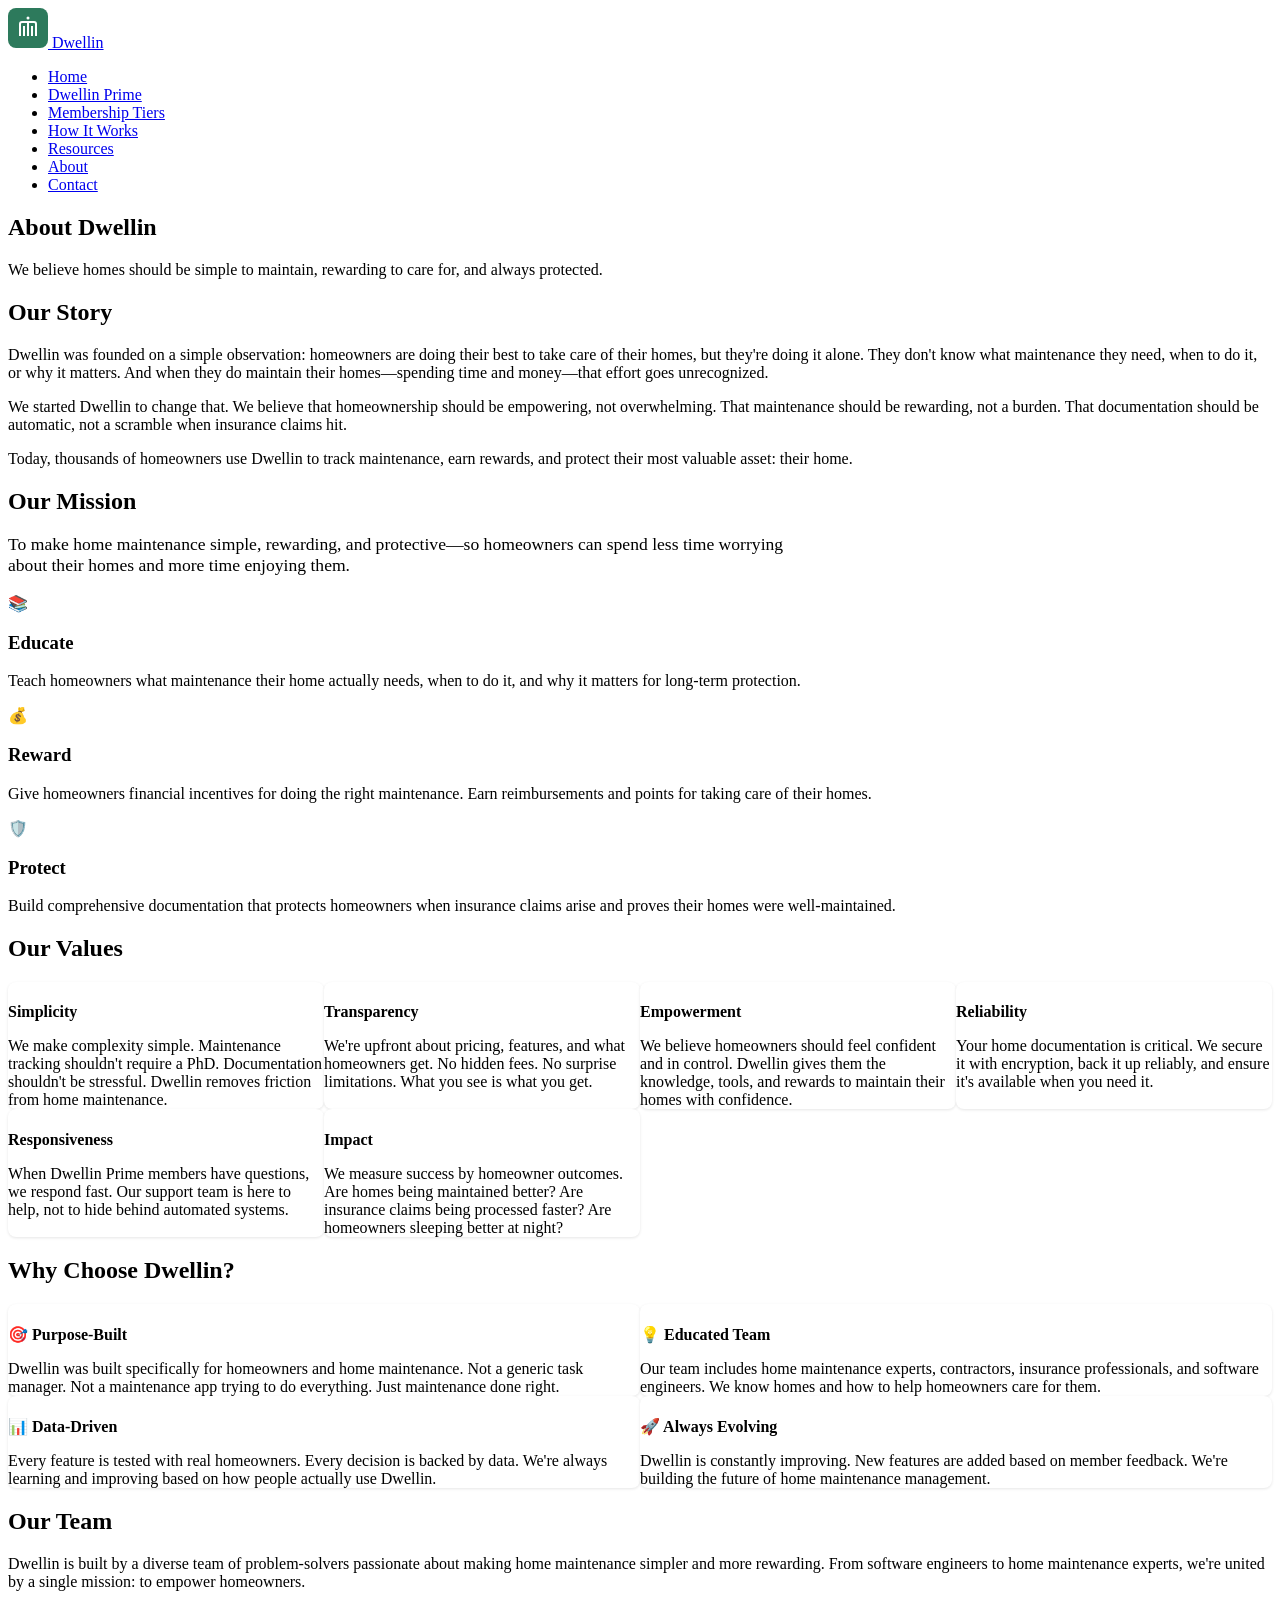
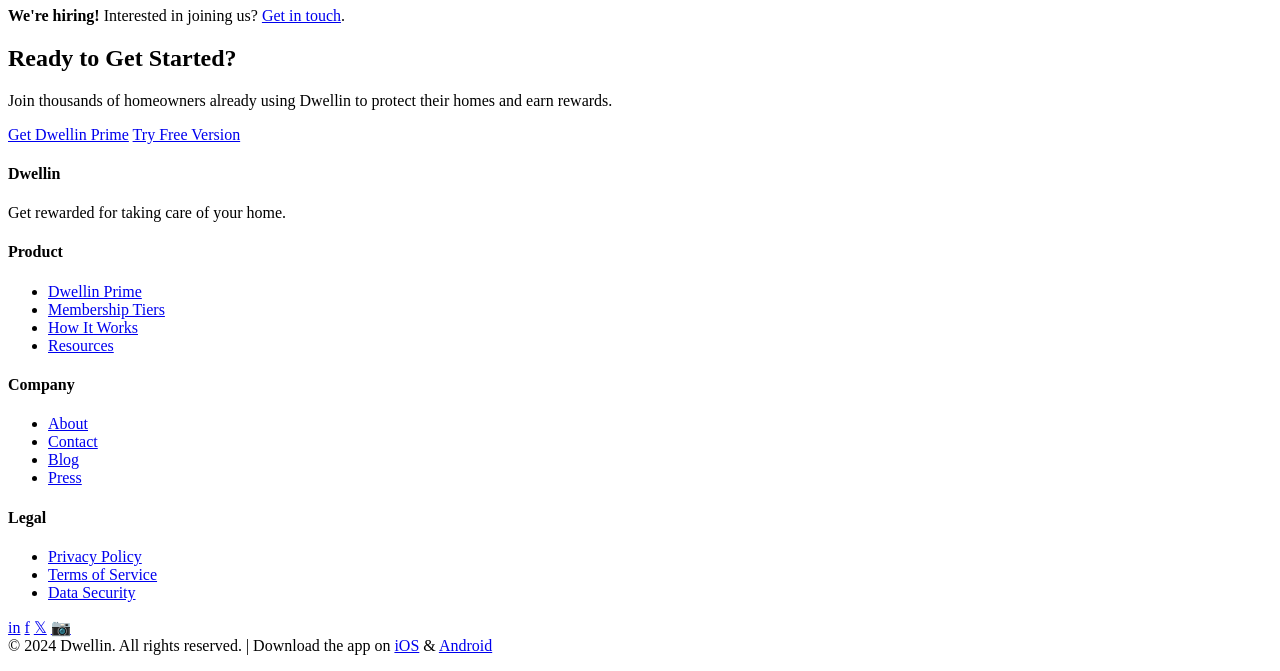
==== commit 25d33536: "Merge existing site history before adding activation page" ====
--- a/about.html
+++ b/about.html
@@ -3,18 +3,26 @@
 <head>
   <meta charset="UTF-8">
   <meta name="viewport" content="width=device-width, initial-scale=1.0">
-  <title>About - Dwellin</title>
-  <link rel="stylesheet" href="styles.css">
+  <title>About Dwellin - Our Story & Mission</title>
+  <link rel="stylesheet" href="styles-v2.css">
 </head>
 <body>
+  <!-- NAVIGATION -->
   <header>
     <nav class="navbar">
-      <a href="index.html" class="logo">
-        <span class="logo-icon">🏠</span>
-        <span>Dwellin</span>
+      <a href="/" class="logo">
+        <svg width="40" height="40" viewBox="0 0 40 40" fill="none" xmlns="http://www.w3.org/2000/svg">
+          <rect width="40" height="40" rx="8" fill="#2d7a5c"/>
+          <path d="M12 28V16C12 14.9 12.9 14 14 14H26C27.1 14 28 14.9 28 16V28" stroke="white" stroke-width="2" fill="none"/>
+          <path d="M16 28V18" stroke="white" stroke-width="2" fill="none"/>
+          <path d="M20 28V14" stroke="white" stroke-width="2" fill="none"/>
+          <path d="M24 28V18" stroke="white" stroke-width="2" fill="none"/>
+          <circle cx="20" cy="10" r="1.5" fill="white"/>
+        </svg>
+        Dwellin
       </a>
       <ul class="nav-links">
-        <li><a href="index.html">Home</a></li>
+        <li><a href="/">Home</a></li>
         <li><a href="prime.html">Dwellin Prime</a></li>
         <li><a href="pricing.html">Membership Tiers</a></li>
         <li><a href="how-it-works.html">How It Works</a></li>
@@ -25,6 +33,7 @@
     </nav>
   </header>
 
+  <!-- HERO SECTION -->
   <section class="hero">
     <div class="hero-content">
       <h1>About Dwellin</h1>
@@ -32,53 +41,142 @@
     </div>
   </section>
 
+  <!-- OUR STORY -->
   <section class="benefits">
     <div class="container">
       <h2>Our Story</h2>
-      <p>Dwellin was founded on a simple observation: homeowners are doing their best to maintain their homes, but they're doing it alone. They don't know what maintenance is needed, when to do it, or why it matters. And when they spend time and money maintaining their homes—that effort goes unrecognized.</p>
-      
-      <p>We started Dwellin to change that. We believe homeownership should be empowering, not overwhelming. That maintenance should be rewarding, not a burden. That documentation should be automatic, not a scramble when insurance claims happen.</p>
-      
-      <p>Today, thousands of homeowners use Dwellin to track maintenance, earn rewards, and protect their most valuable asset.</p>
-      
-      <h2 style="margin-top: 3rem;">Our Mission</h2>
-      <p>To make home maintenance simple, rewarding, and protective—so homeowners can spend less time worrying about their homes and more time enjoying them.</p>
-      
-      <h2 style="margin-top: 3rem;">Our Values</h2>
-      <div class="benefits-grid" style="margin-top: 2rem;">
+      <p>Dwellin was founded on a simple observation: homeowners are doing their best to take care of their homes, but they're doing it alone. They don't know what maintenance they need, when to do it, or why it matters. And when they do maintain their homes—spending time and money—that effort goes unrecognized.</p>
+      
+      <p>We started Dwellin to change that. We believe that homeownership should be empowering, not overwhelming. That maintenance should be rewarding, not a burden. That documentation should be automatic, not a scramble when insurance claims hit.</p>
+      
+      <p>Today, thousands of homeowners use Dwellin to track maintenance, earn rewards, and protect their most valuable asset: their home.</p>
+    </div>
+  </section>
+
+  <!-- OUR MISSION -->
+  <section class="features">
+    <div class="container">
+      <h2>Our Mission</h2>
+      <p style="font-size: 1.1rem; max-width: 800px;">To make home maintenance simple, rewarding, and protective—so homeowners can spend less time worrying about their homes and more time enjoying them.</p>
+      
+      <div class="benefits-grid" style="margin-top: var(--spacing-lg);">
         <div class="benefit-card">
-          <h3>Simplicity</h3>
-          <p>Maintenance shouldn't be complicated. We remove friction from home maintenance and documentation.</p>
+          <div class="benefit-icon">📚</div>
+          <h3>Educate</h3>
+          <p>Teach homeowners what maintenance their home actually needs, when to do it, and why it matters for long-term protection.</p>
         </div>
         
         <div class="benefit-card">
-          <h3>Transparency</h3>
-          <p>We're upfront about pricing and features. No hidden costs. What you see is what you get.</p>
+          <div class="benefit-icon">💰</div>
+          <h3>Reward</h3>
+          <p>Give homeowners financial incentives for doing the right maintenance. Earn reimbursements and points for taking care of their homes.</p>
         </div>
         
         <div class="benefit-card">
-          <h3>Empowerment</h3>
-          <p>Homeowners should feel confident and in control. We give them the tools and knowledge they need.</p>
-        </div>
-      </div>
-    </div>
-  </section>
-
+          <div class="benefit-icon">🛡️</div>
+          <h3>Protect</h3>
+          <p>Build comprehensive documentation that protects homeowners when insurance claims arise and proves their homes were well-maintained.</p>
+        </div>
+      </div>
+    </div>
+  </section>
+
+  <!-- OUR VALUES -->
+  <section class="benefits">
+    <div class="container">
+      <h2>Our Values</h2>
+      
+      <div style="display: grid; grid-template-columns: repeat(auto-fit, minmax(280px, 1fr)); gap: var(--spacing-lg); margin-top: var(--spacing-lg);">
+        <div style="background: white; padding: var(--spacing-lg); border-radius: 0.5rem; box-shadow: 0 1px 3px rgba(0, 0, 0, 0.1);">
+          <h4 style="color: var(--primary-dark); margin-bottom: var(--spacing-md);">Simplicity</h4>
+          <p style="margin-bottom: 0;">We make complexity simple. Maintenance tracking shouldn't require a PhD. Documentation shouldn't be stressful. Dwellin removes friction from home maintenance.</p>
+        </div>
+        
+        <div style="background: white; padding: var(--spacing-lg); border-radius: 0.5rem; box-shadow: 0 1px 3px rgba(0, 0, 0, 0.1);">
+          <h4 style="color: var(--primary-dark); margin-bottom: var(--spacing-md);">Transparency</h4>
+          <p style="margin-bottom: 0;">We're upfront about pricing, features, and what homeowners get. No hidden fees. No surprise limitations. What you see is what you get.</p>
+        </div>
+        
+        <div style="background: white; padding: var(--spacing-lg); border-radius: 0.5rem; box-shadow: 0 1px 3px rgba(0, 0, 0, 0.1);">
+          <h4 style="color: var(--primary-dark); margin-bottom: var(--spacing-md);">Empowerment</h4>
+          <p style="margin-bottom: 0;">We believe homeowners should feel confident and in control. Dwellin gives them the knowledge, tools, and rewards to maintain their homes with confidence.</p>
+        </div>
+        
+        <div style="background: white; padding: var(--spacing-lg); border-radius: 0.5rem; box-shadow: 0 1px 3px rgba(0, 0, 0, 0.1);">
+          <h4 style="color: var(--primary-dark); margin-bottom: var(--spacing-md);">Reliability</h4>
+          <p style="margin-bottom: 0;">Your home documentation is critical. We secure it with encryption, back it up reliably, and ensure it's available when you need it.</p>
+        </div>
+        
+        <div style="background: white; padding: var(--spacing-lg); border-radius: 0.5rem; box-shadow: 0 1px 3px rgba(0, 0, 0, 0.1);">
+          <h4 style="color: var(--primary-dark); margin-bottom: var(--spacing-md);">Responsiveness</h4>
+          <p style="margin-bottom: 0;">When Dwellin Prime members have questions, we respond fast. Our support team is here to help, not to hide behind automated systems.</p>
+        </div>
+        
+        <div style="background: white; padding: var(--spacing-lg); border-radius: 0.5rem; box-shadow: 0 1px 3px rgba(0, 0, 0, 0.1);">
+          <h4 style="color: var(--primary-dark); margin-bottom: var(--spacing-md);">Impact</h4>
+          <p style="margin-bottom: 0;">We measure success by homeowner outcomes. Are homes being maintained better? Are insurance claims being processed faster? Are homeowners sleeping better at night?</p>
+        </div>
+      </div>
+    </div>
+  </section>
+
+  <!-- WHY DWELLIN -->
+  <section class="tiers">
+    <div class="container">
+      <h2 class="text-center">Why Choose Dwellin?</h2>
+      
+      <div style="display: grid; grid-template-columns: 1fr 1fr; gap: var(--spacing-lg); margin-top: var(--spacing-lg);">
+        <div style="background: white; padding: var(--spacing-lg); border-radius: 0.5rem; box-shadow: 0 1px 3px rgba(0, 0, 0, 0.1);">
+          <h4 style="color: var(--primary-dark); margin-bottom: var(--spacing-md);">🎯 Purpose-Built</h4>
+          <p style="margin-bottom: 0;">Dwellin was built specifically for homeowners and home maintenance. Not a generic task manager. Not a maintenance app trying to do everything. Just maintenance done right.</p>
+        </div>
+        
+        <div style="background: white; padding: var(--spacing-lg); border-radius: 0.5rem; box-shadow: 0 1px 3px rgba(0, 0, 0, 0.1);">
+          <h4 style="color: var(--primary-dark); margin-bottom: var(--spacing-md);">💡 Educated Team</h4>
+          <p style="margin-bottom: 0;">Our team includes home maintenance experts, contractors, insurance professionals, and software engineers. We know homes and how to help homeowners care for them.</p>
+        </div>
+        
+        <div style="background: white; padding: var(--spacing-lg); border-radius: 0.5rem; box-shadow: 0 1px 3px rgba(0, 0, 0, 0.1);">
+          <h4 style="color: var(--primary-dark); margin-bottom: var(--spacing-md);">📊 Data-Driven</h4>
+          <p style="margin-bottom: 0;">Every feature is tested with real homeowners. Every decision is backed by data. We're always learning and improving based on how people actually use Dwellin.</p>
+        </div>
+        
+        <div style="background: white; padding: var(--spacing-lg); border-radius: 0.5rem; box-shadow: 0 1px 3px rgba(0, 0, 0, 0.1);">
+          <h4 style="color: var(--primary-dark); margin-bottom: var(--spacing-md);">🚀 Always Evolving</h4>
+          <p style="margin-bottom: 0;">Dwellin is constantly improving. New features are added based on member feedback. We're building the future of home maintenance management.</p>
+        </div>
+      </div>
+    </div>
+  </section>
+
+  <!-- TEAM SECTION -->
+  <section class="benefits">
+    <div class="container">
+      <h2>Our Team</h2>
+      <p>Dwellin is built by a diverse team of problem-solvers passionate about making home maintenance simpler and more rewarding. From software engineers to home maintenance experts, we're united by a single mission: to empower homeowners.</p>
+      
+      <p><strong>We're hiring!</strong> Interested in joining us? <a href="contact.html">Get in touch</a>.</p>
+    </div>
+  </section>
+
+  <!-- CALL TO ACTION -->
   <section class="cta-section">
     <h2>Ready to Get Started?</h2>
-    <p>Join thousands of homeowners maintaining their homes with Dwellin.</p>
+    <p>Join thousands of homeowners already using Dwellin to protect their homes and earn rewards.</p>
     <div class="cta-buttons">
       <a href="prime.html" class="cta-button primary">Get Dwellin Prime</a>
-      <a href="contact.html" class="cta-button secondary-light">Contact Us</a>
-    </div>
-  </section>
-
+      <a href="#" class="cta-button secondary-light">Try Free Version</a>
+    </div>
+  </section>
+
+  <!-- FOOTER -->
   <footer>
     <div class="footer-content">
       <div class="footer-section">
         <h4>Dwellin</h4>
         <p>Get rewarded for taking care of your home.</p>
       </div>
+      
       <div class="footer-section">
         <h4>Product</h4>
         <ul>
@@ -88,14 +186,17 @@
           <li><a href="resources.html">Resources</a></li>
         </ul>
       </div>
+      
       <div class="footer-section">
         <h4>Company</h4>
         <ul>
           <li><a href="about.html">About</a></li>
           <li><a href="contact.html">Contact</a></li>
           <li><a href="#">Blog</a></li>
+          <li><a href="#">Press</a></li>
         </ul>
       </div>
+      
       <div class="footer-section">
         <h4>Legal</h4>
         <ul>
@@ -105,8 +206,15 @@
         </ul>
       </div>
     </div>
+    
     <div class="footer-bottom">
-      <p>&copy; 2024 Dwellin. All rights reserved.</p>
+      <div class="social-links">
+        <a href="https://www.linkedin.com/company/dwellinapp" title="LinkedIn">in</a>
+        <a href="https://www.facebook.com/dwellinapp" title="Facebook">f</a>
+        <a href="https://twitter.com/dwellinapp" title="Twitter">𝕏</a>
+        <a href="https://www.instagram.com/dwellinapp" title="Instagram">📷</a>
+      </div>
+      <p style="margin-top: var(--spacing-lg);">&copy; 2024 Dwellin. All rights reserved. | Download the app on <a href="#">iOS</a> & <a href="#">Android</a></p>
     </div>
   </footer>
 </body>
